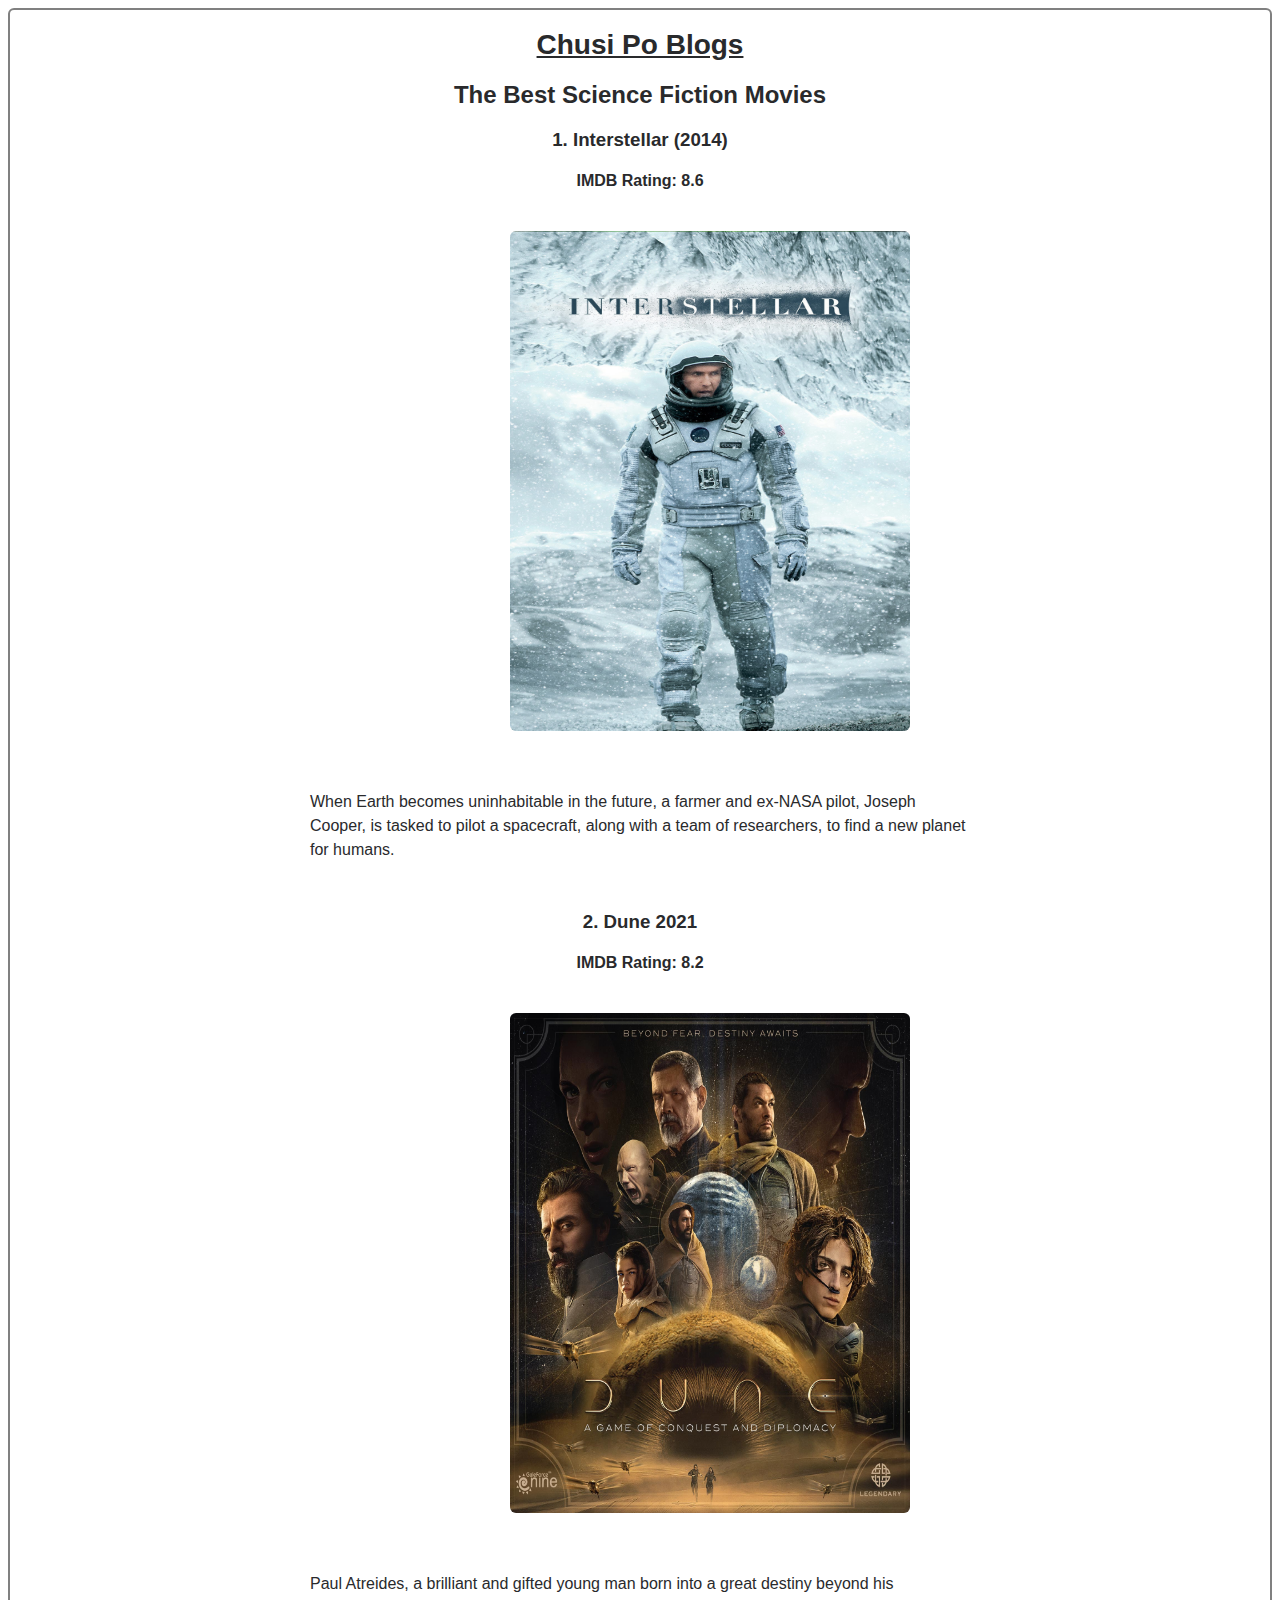
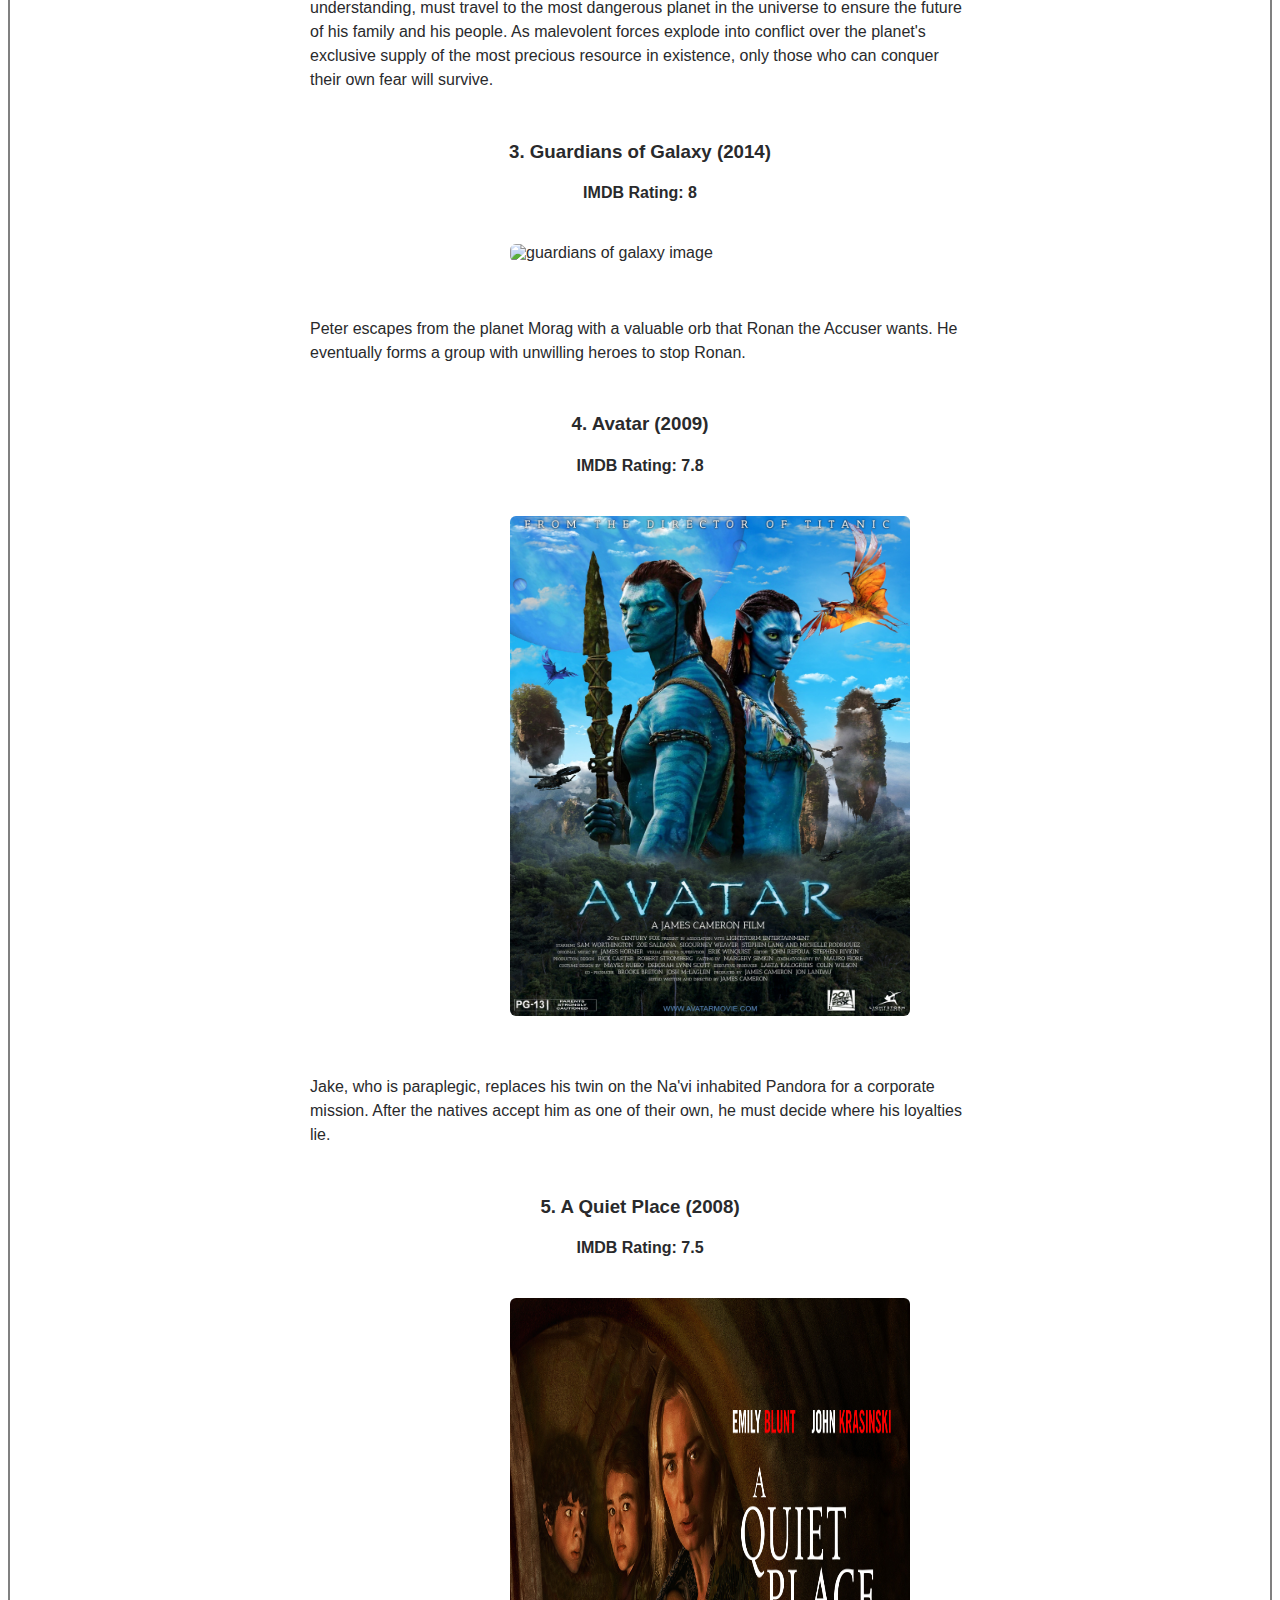
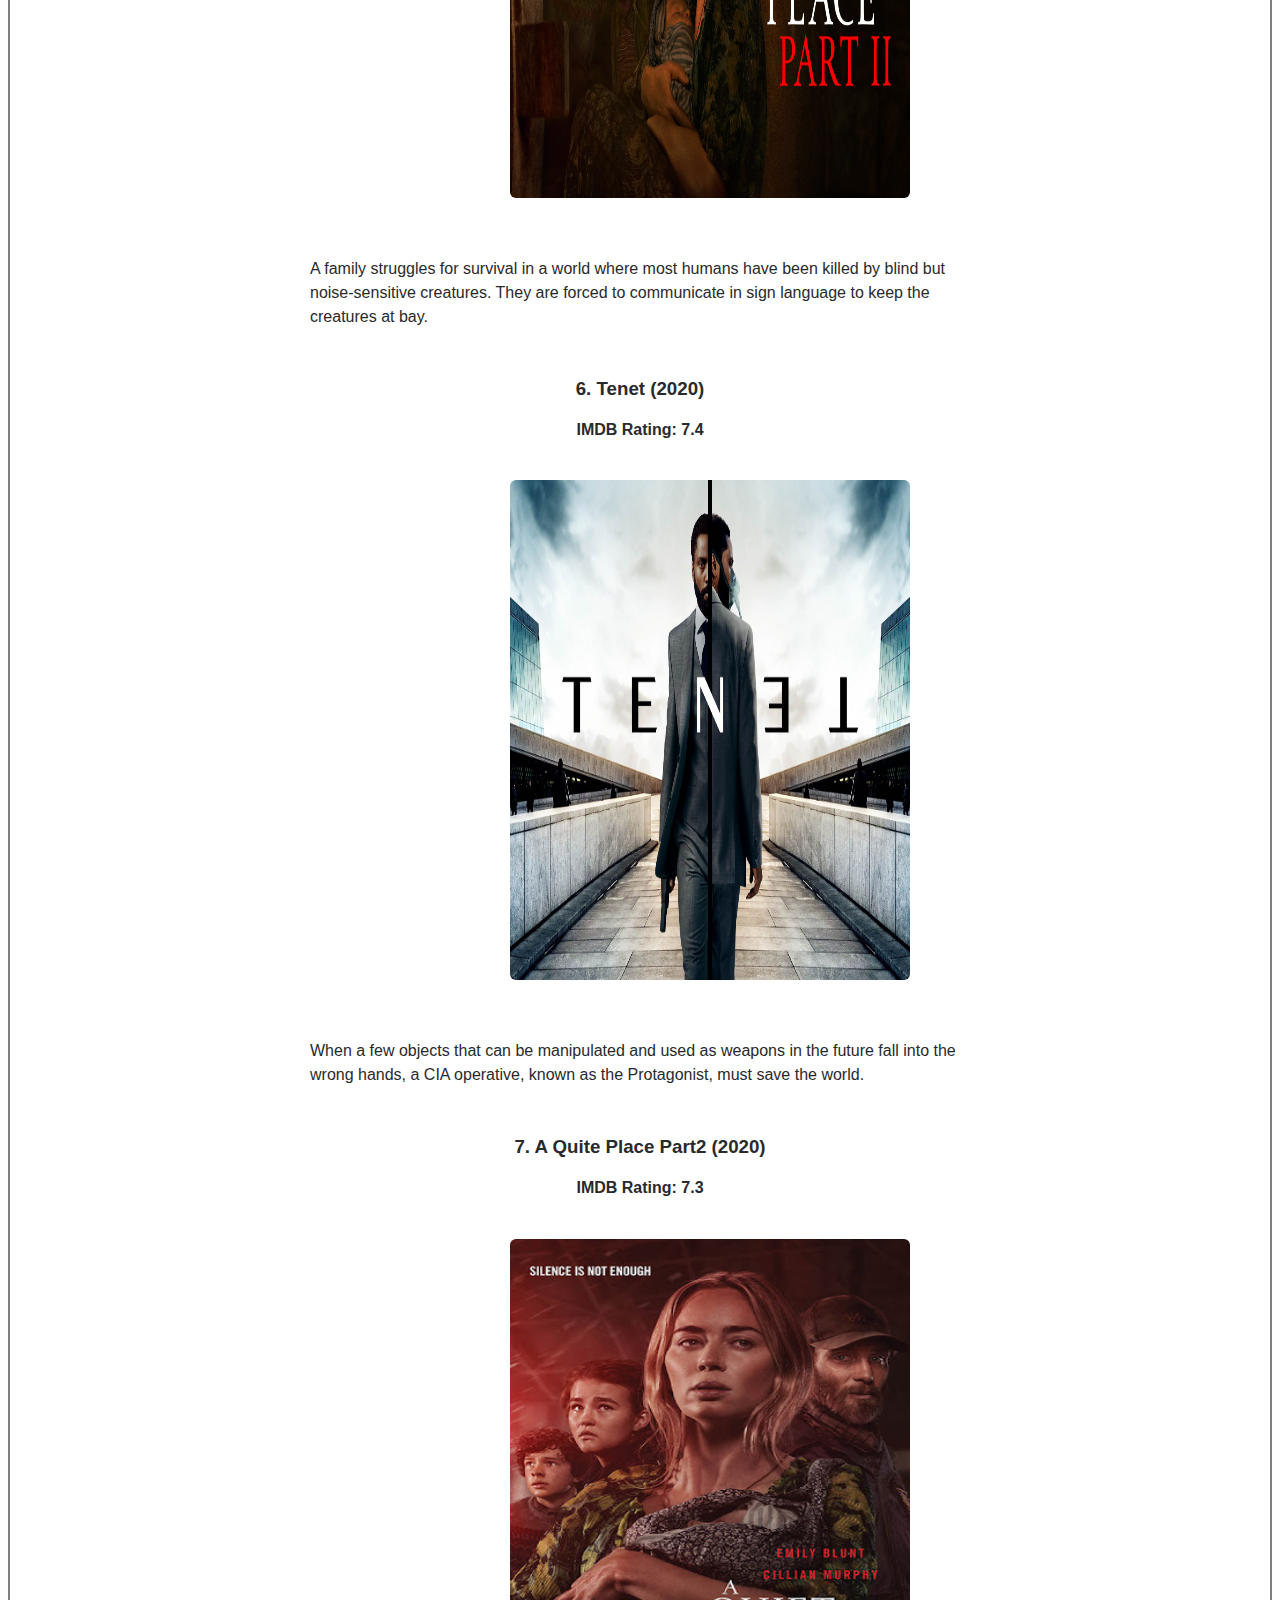
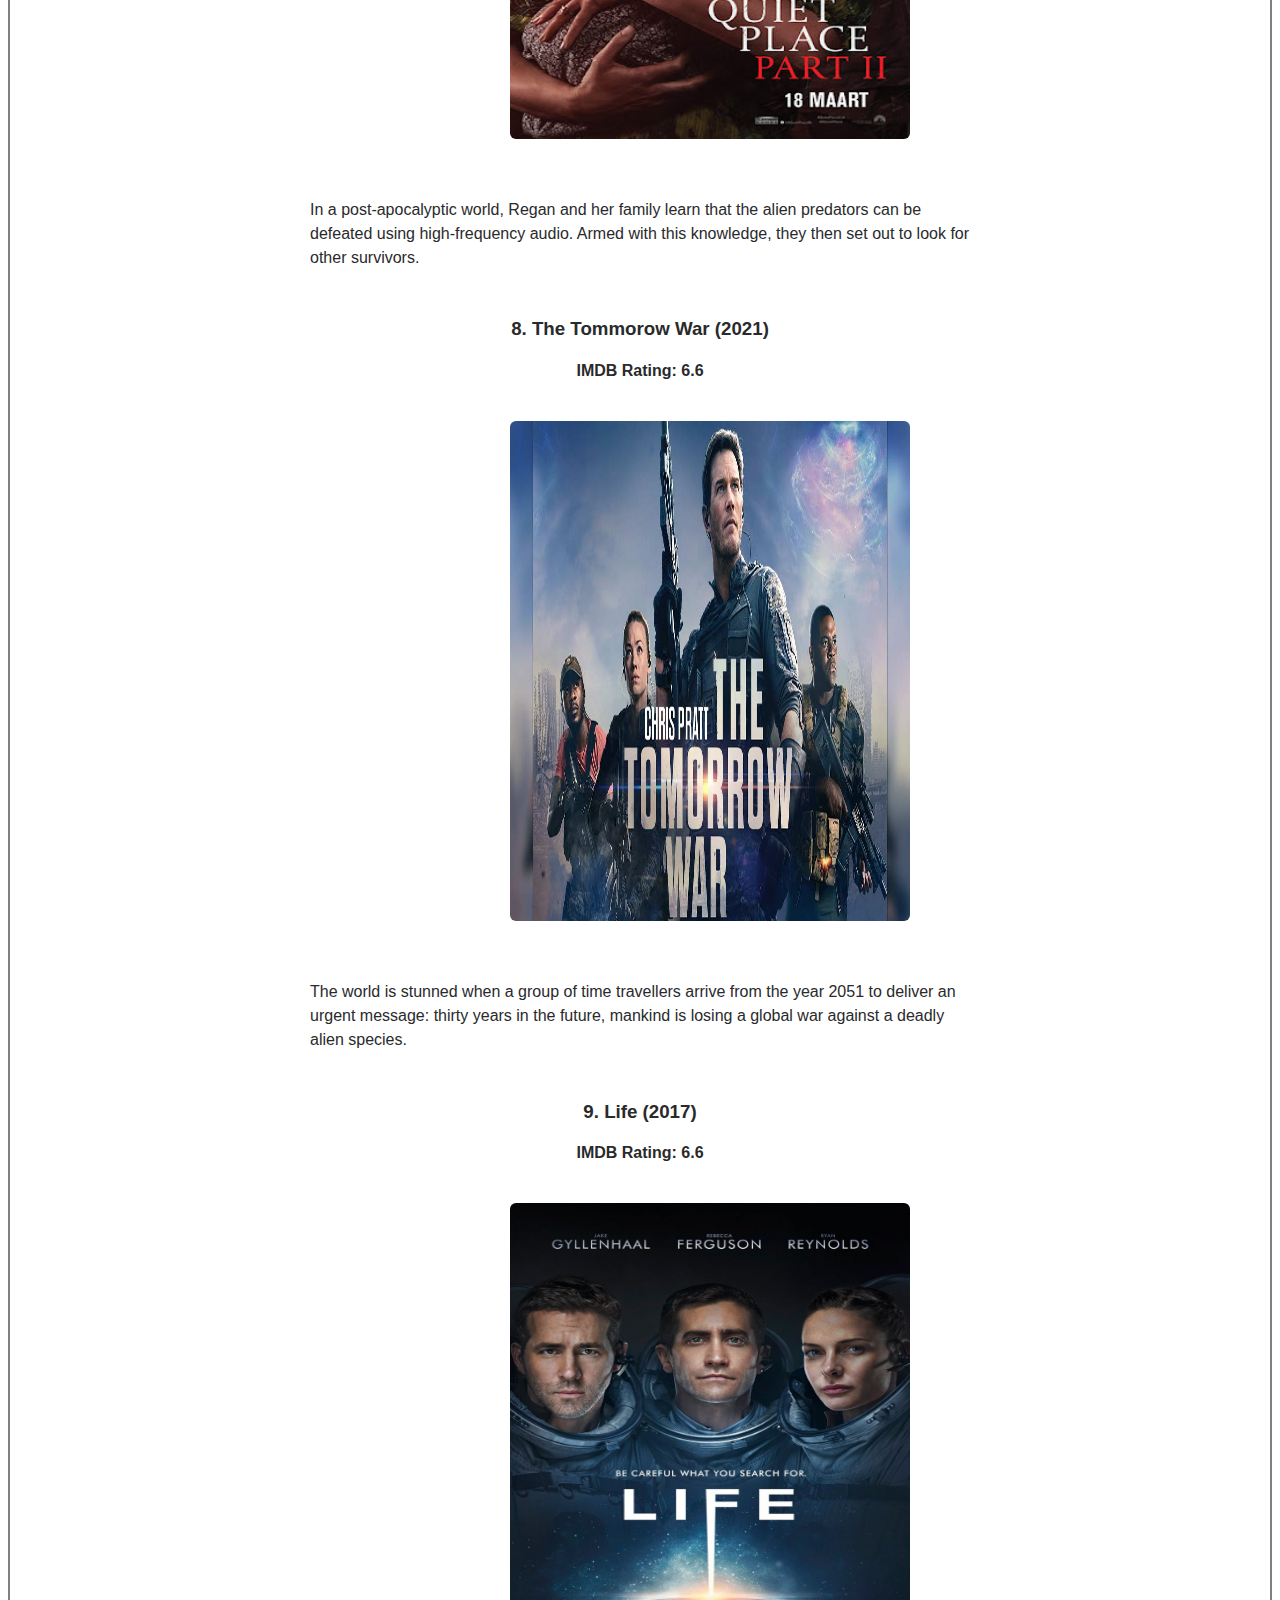
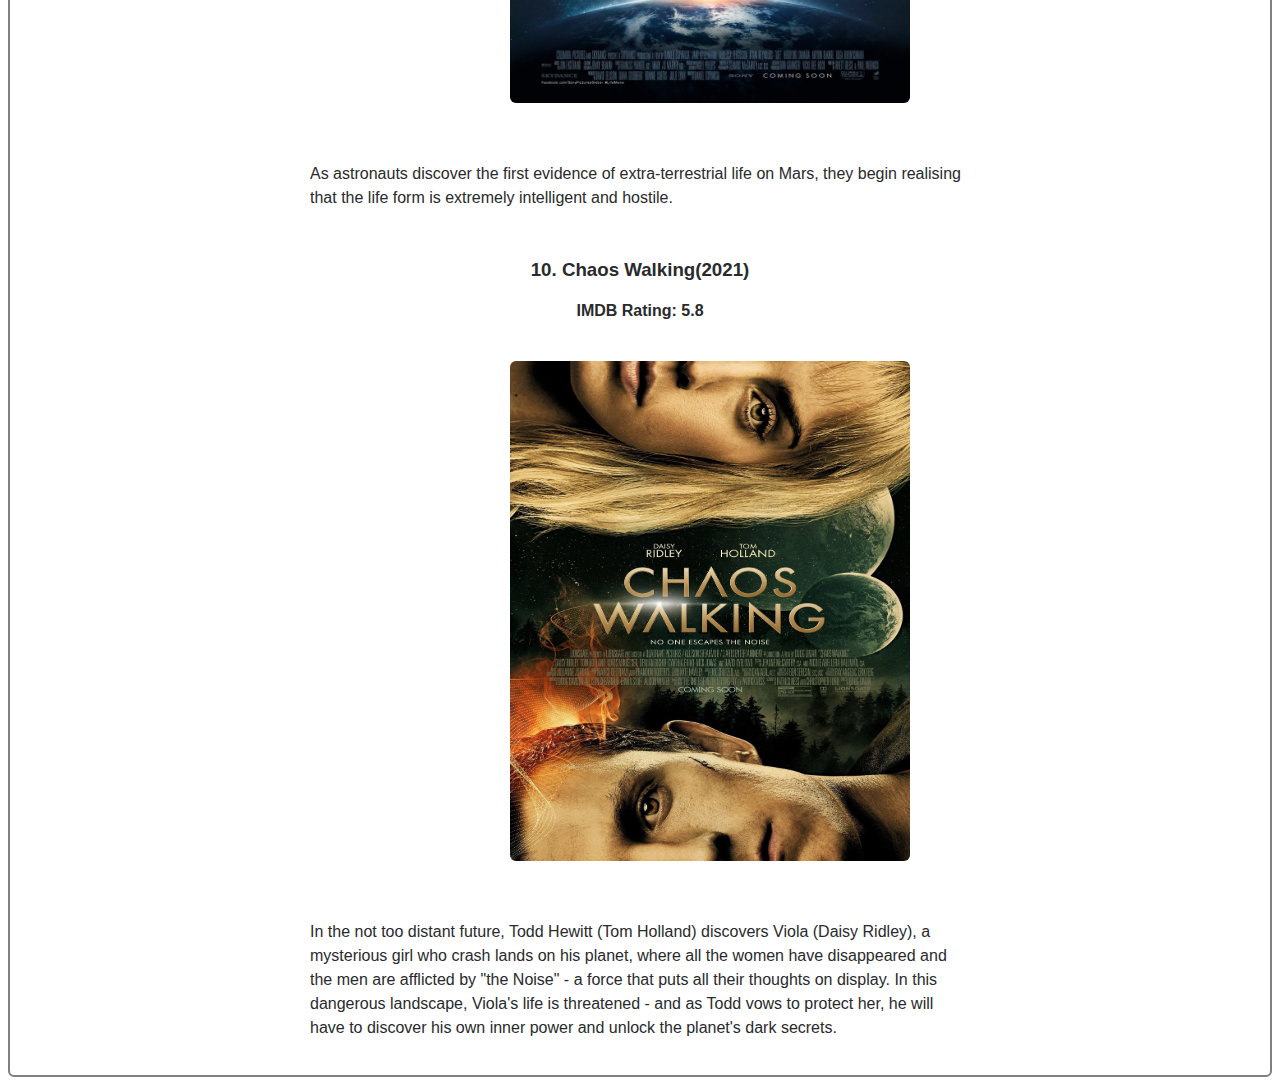
==== blog.html @ 04307aa3 "basic structure,hompage and some pages are added" ====
<!DOCTYPE html>
<html lang="en">

<head>
  <meta charset="UTF-8">
  <meta http-equiv="X-UA-Compatible" content="IE=edge">
  <meta name="viewport" content="width=device-width, initial-scale=1.0">
  <title>Blog</title>
  <link rel="stylesheet" href="css/blog.css">
</head>

<body>
  <header>
    <h1>Chusi Po Blogs</h1>
    <h2>The Best Science Fiction Movies</h2>
  </header>
  <main>
    <div>
      <article>
        <h3>1. Interstellar (2014)</h3>
        <h4>IMDB Rating: 8.6</h4>
        <img src="/images/interstellar.jpg" height="500px" width="400px" alt="interstellar image">
        <p>When Earth becomes uninhabitable in the future, a farmer and ex-NASA pilot, Joseph Cooper, is tasked to pilot
          a
          spacecraft, along with a team of researchers, to find a new planet for humans.</p>
      </article>
      <article>
        <h3>2. Dune 2021</h3>
        <h4>IMDB Rating: 8.2</h4>
        <img src="/images/dune.jpg" height="500px" width="400px" alt="dune image">
        <p>Paul Atreides, a brilliant and gifted young man born into a great destiny beyond his understanding, must
          travel to the
          most dangerous planet in the universe to ensure the future of his family and his people. As malevolent forces
          explode
          into conflict over the planet's exclusive supply of the most precious resource in existence, only those who
          can conquer
          their own fear will survive.</p>
      </article>
      <article>
        <h3>3. Guardians of Galaxy (2014)</h3>
        <h4>IMDB Rating: 8</h4>
        <img src="/images/guardians_of_galaxy.jpg" height="500px" width="400px" alt="guardians of galaxy image">
        <p>Peter escapes from the planet Morag with a valuable orb that Ronan the Accuser wants. He eventually forms a
          group with
          unwilling heroes to stop Ronan.</p>
      </article>
      <article>
        <h3>4. Avatar (2009)</h3>
        <h4>IMDB Rating: 7.8</h4>
        <img src="/images/avatar.jpg" height="500px" width="400px" alt="avatar image">
        <p>Jake, who is paraplegic, replaces his twin on the Na'vi inhabited Pandora for a corporate mission. After the
          natives
          accept him as one of their own, he must decide where his loyalties lie.</p>
      </article>
      <article>
        <h3>5. A Quiet Place (2008)</h3>
        <h4>IMDB Rating: 7.5</h4>
        <img src="/images/a_quiet_place_paet_1.jpg" height="500px" width="400px" alt="a quiet place place">
        <p>A family struggles for survival in a world where most humans have been killed by blind but noise-sensitive
          creatures.
          They are forced to communicate in sign language to keep the creatures at bay.</p>
      </article>
      <article>
        <h3>6. Tenet (2020)</h3>
        <h4>IMDB Rating: 7.4</h4>
        <img src="/images/tenet.jpg" height="500px" width="400px" alt="tenet">
        <p>When a few objects that can be manipulated and used as weapons in the future fall into the wrong hands, a CIA
          operative,
          known as the Protagonist, must save the world.</p>
      </article>
      <article>
        <h3>7. A Quite Place Part2 (2020)</h3>
        <h4>IMDB Rating: 7.3</h4>
        <img src="/images/the_quite_place_part_2.jpg" height="500px" width="400px" alt="a quiet place part 2">
        <p>In a post-apocalyptic world, Regan and her family learn that the alien predators can be defeated using
          high-frequency
          audio. Armed with this knowledge, they then set out to look for other survivors.</p>
      </article>
      <article>
        <h3>8. The Tommorow War (2021)</h3>
        <h4>IMDB Rating: 6.6</h4>
        <img src="/images/the-tomorrow-war-movie.jpg" height="500px" width="400px" alt="the Tommorow war">
        <p>The world is stunned when a group of time travellers arrive from the year 2051 to deliver an urgent message:
          thirty
          years in the future, mankind is losing a global war against a deadly alien species.</p>
      </article>
      <article>
        <h3>9. Life (2017)</h3>
        <h4>IMDB Rating: 6.6</h4>
        <img src="/images/the_life.jpg" height="500px" width="400px" alt="life movie image">
        <p>As astronauts discover the first evidence of extra-terrestrial life on Mars, they begin realising that the
          life form is
          extremely intelligent and hostile.</p>
      </article>
      <article>
        <h3>10. Chaos Walking(2021)</h3>
        <h4>IMDB Rating: 5.8</h4>
        <img src="/images/chaos_walking.jpg" height="500px" width="400px" alt="chaos walking">
        <p>In the not too distant future, Todd Hewitt (Tom Holland) discovers Viola (Daisy Ridley), a mysterious girl
          who crash
          lands on his planet, where all the women have disappeared and the men are afflicted by "the Noise" - a force
          that puts
          all their thoughts on display. In this dangerous landscape, Viola's life is threatened - and as Todd vows to
          protect
          her, he will have to discover his own inner power and unlock the planet's dark secrets.</p>
      </article>
    </div>

  </main>
</body>

</html>
---- css/blog.css ----
body {
  font-family: Monolisa, Arial, Helvetica, sans-serif;
  color: rgb(41, 42, 44);
  border: 2px solid gray;
  border-radius: 6px;
}
h1{
  text-decoration: underline;
  font-size: 28px;
}
h1, h2{
  text-align: center;
}
article img{
  margin: 20px 500px;
  border-radius: 6px;
}
article p {
  text-align: left;
  font-weight: 400;
  font-style: normal;
  font-size: 1rem;
  line-height: 1.5rem;
  padding: 30px 100px;
  margin: 5px 200px;
}
article h3, article h4{
  text-align: center;
}
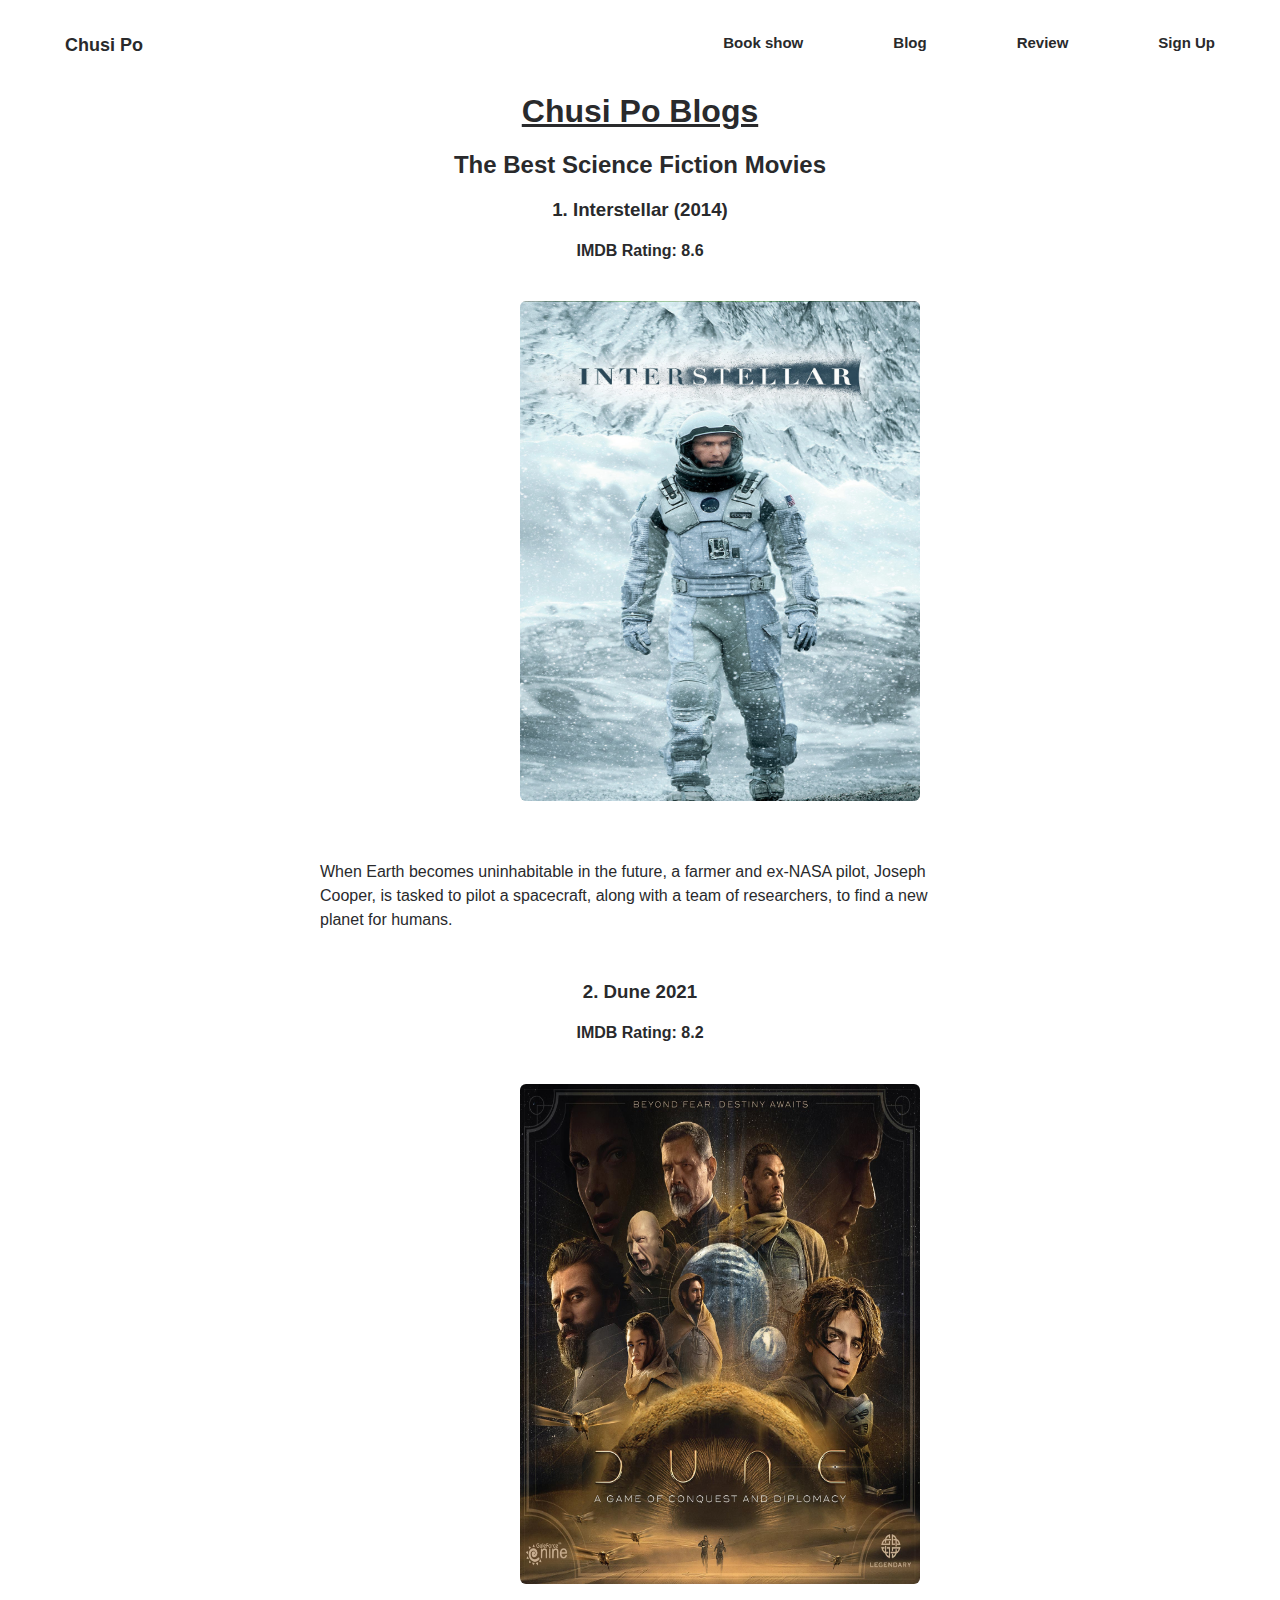
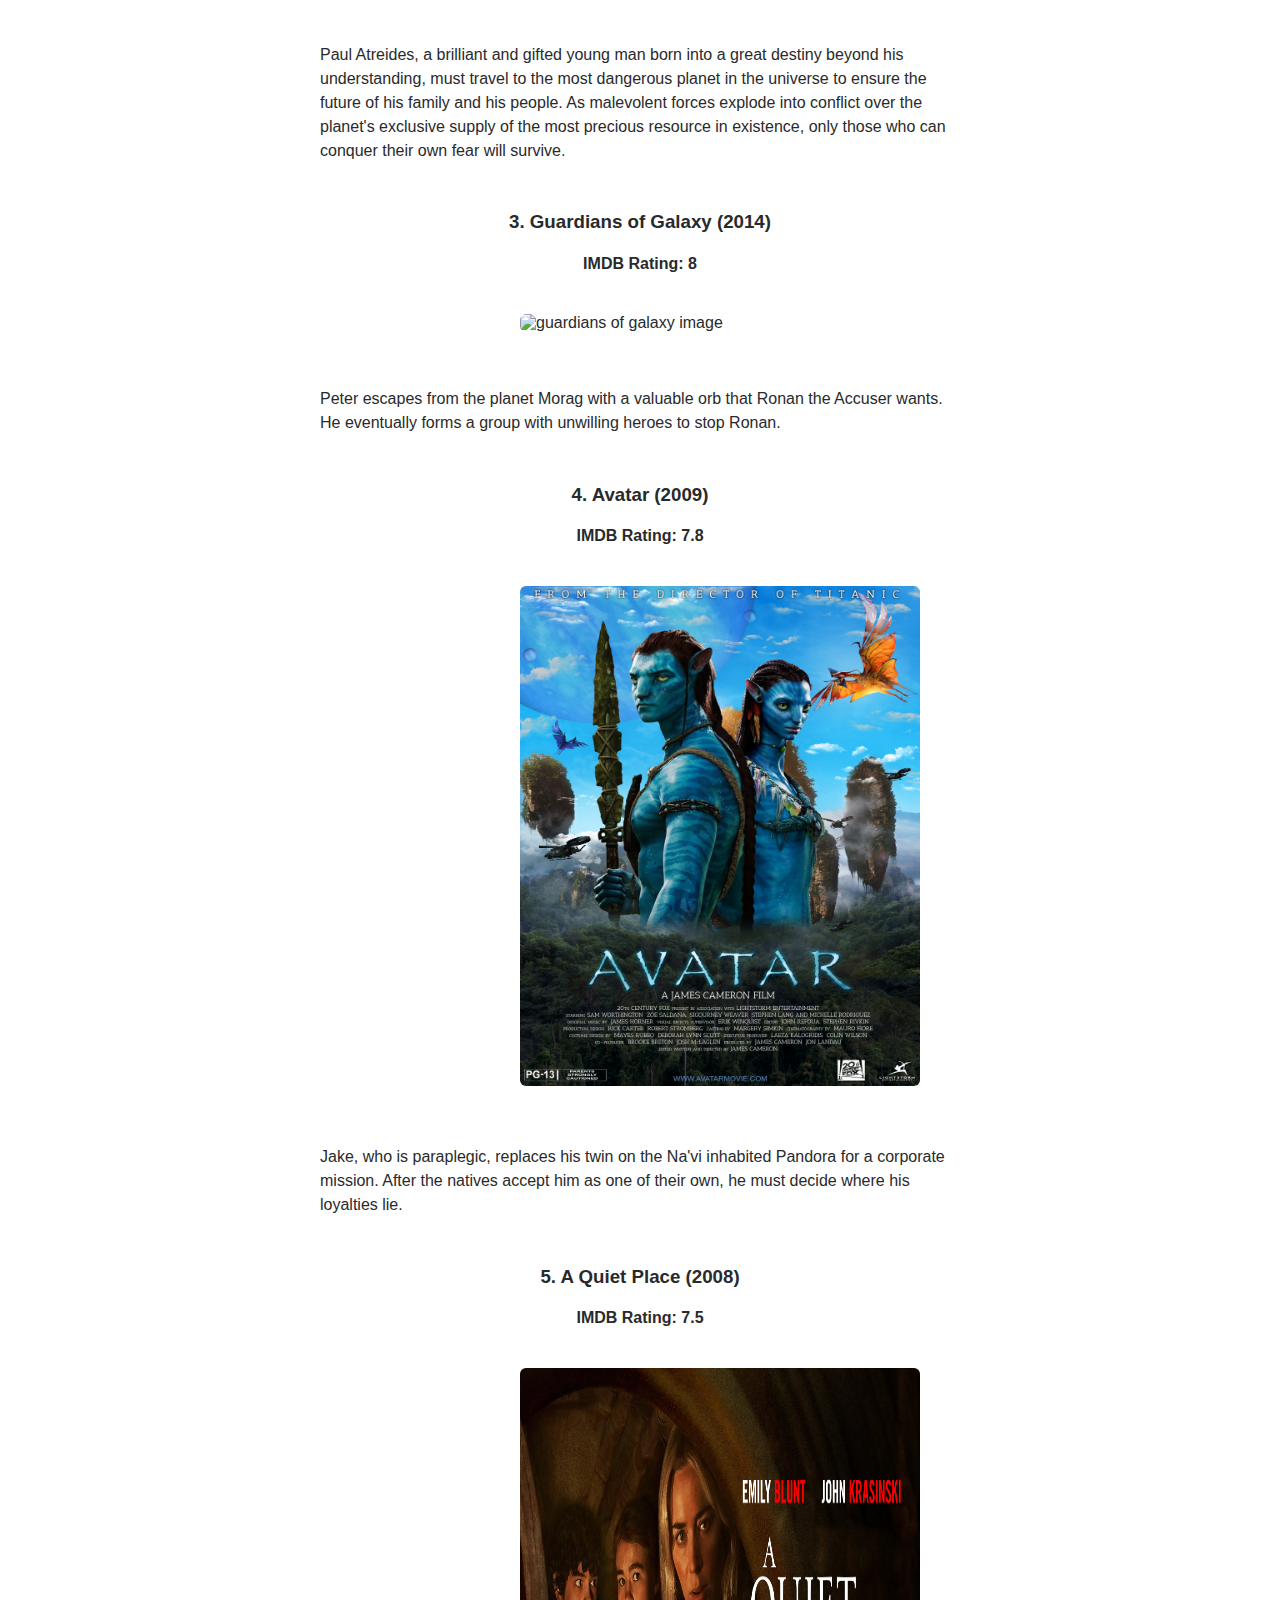
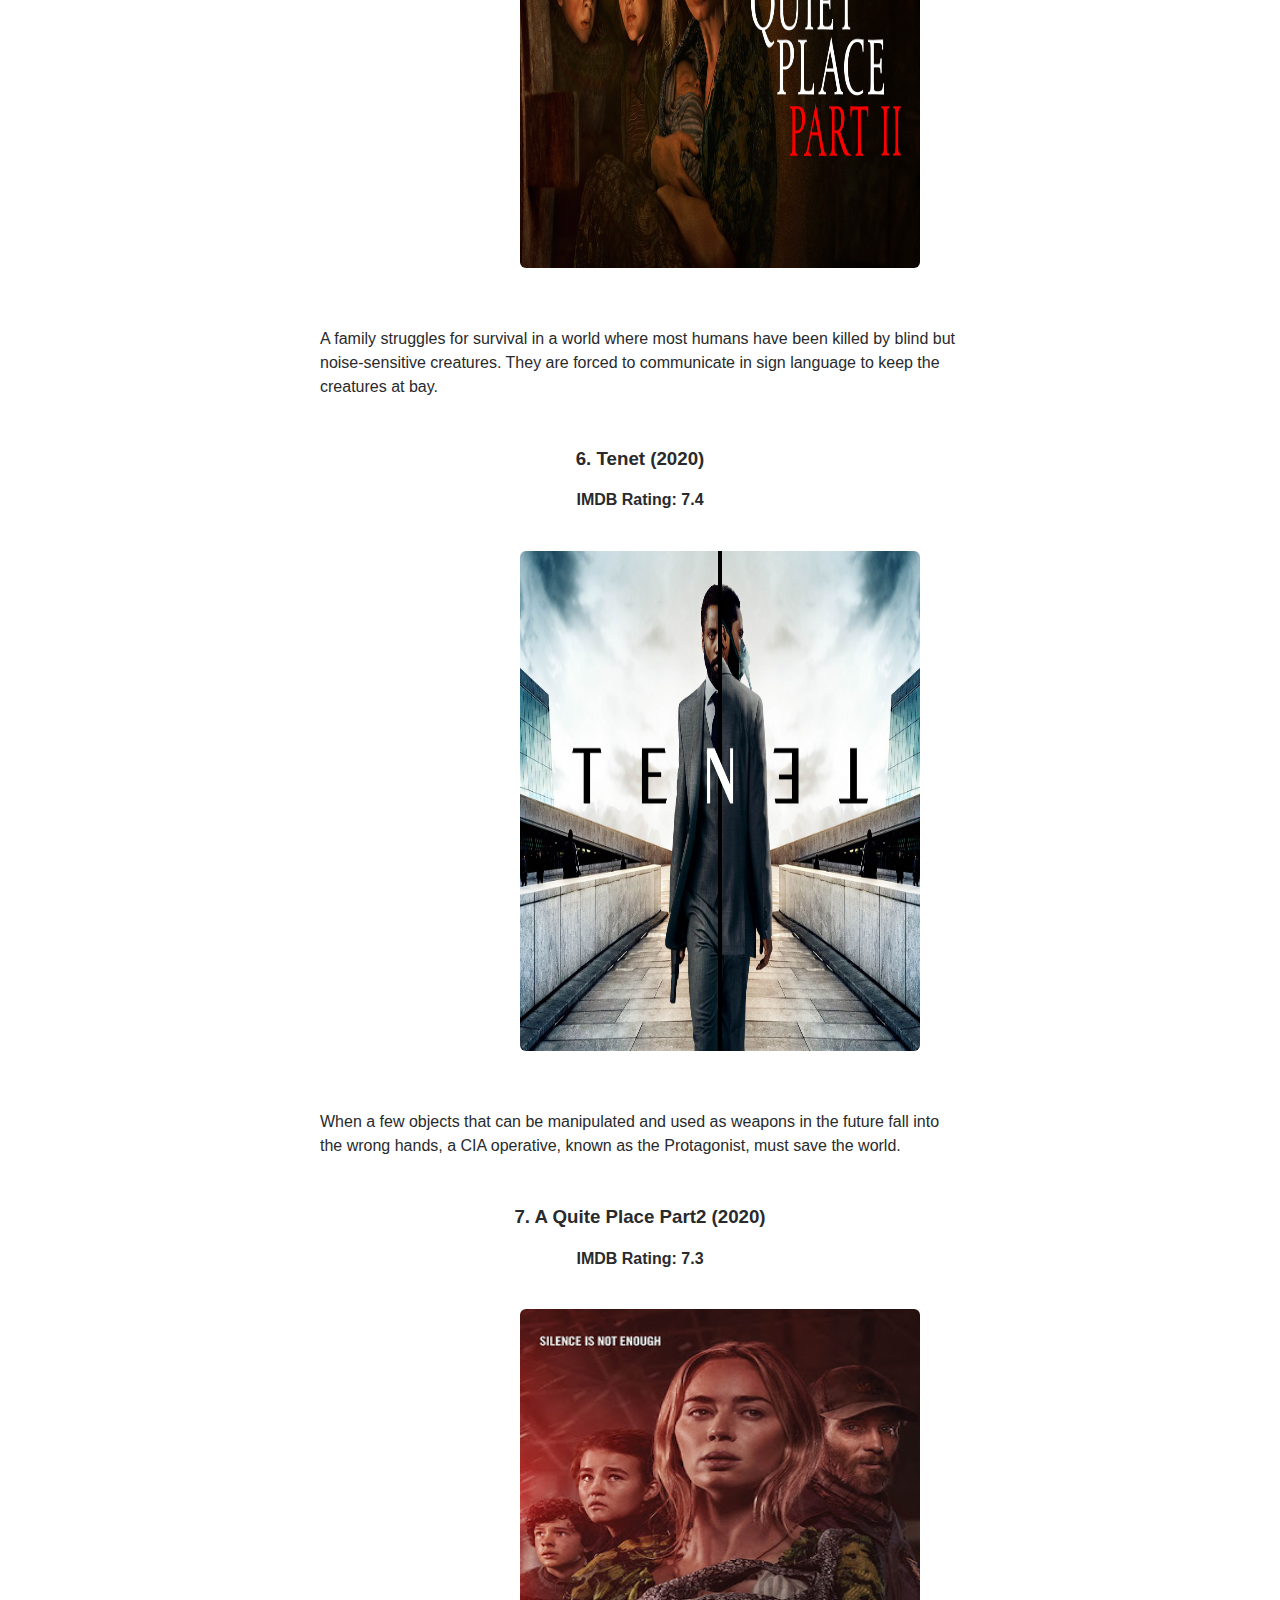
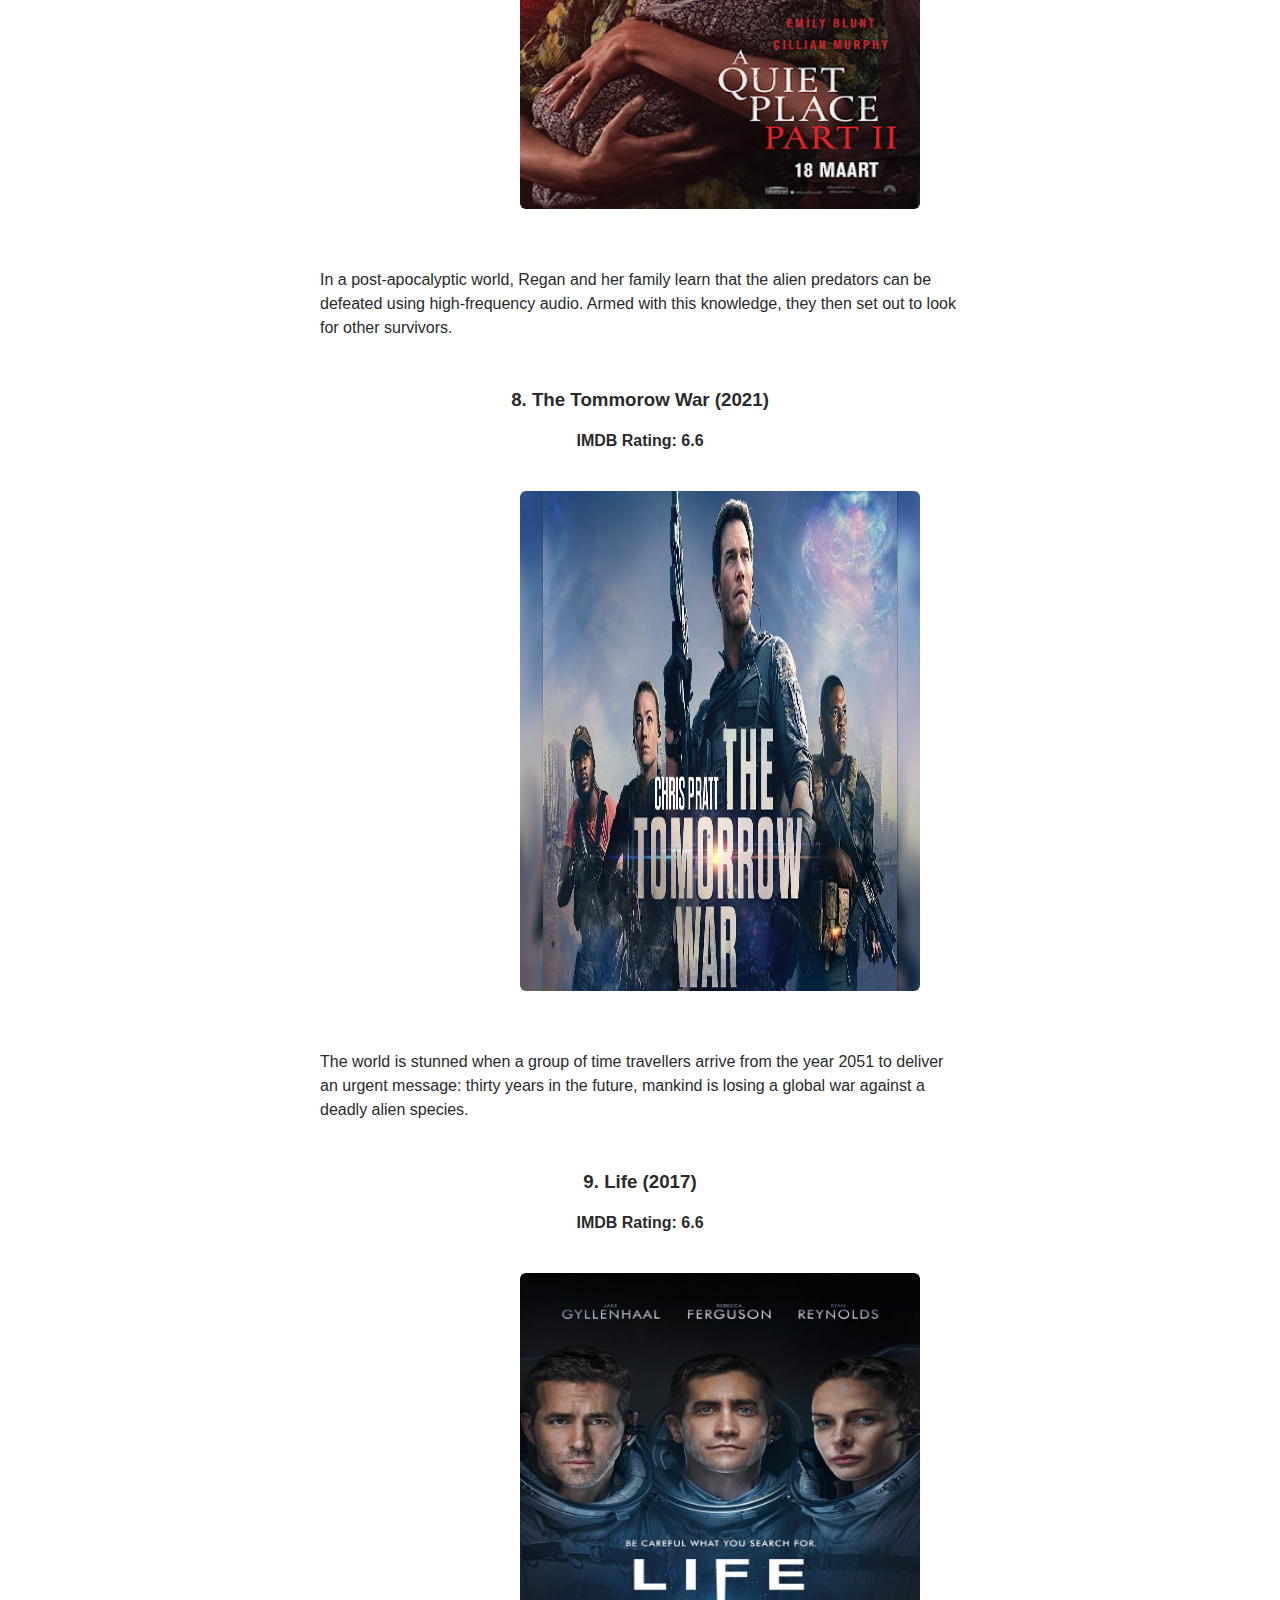
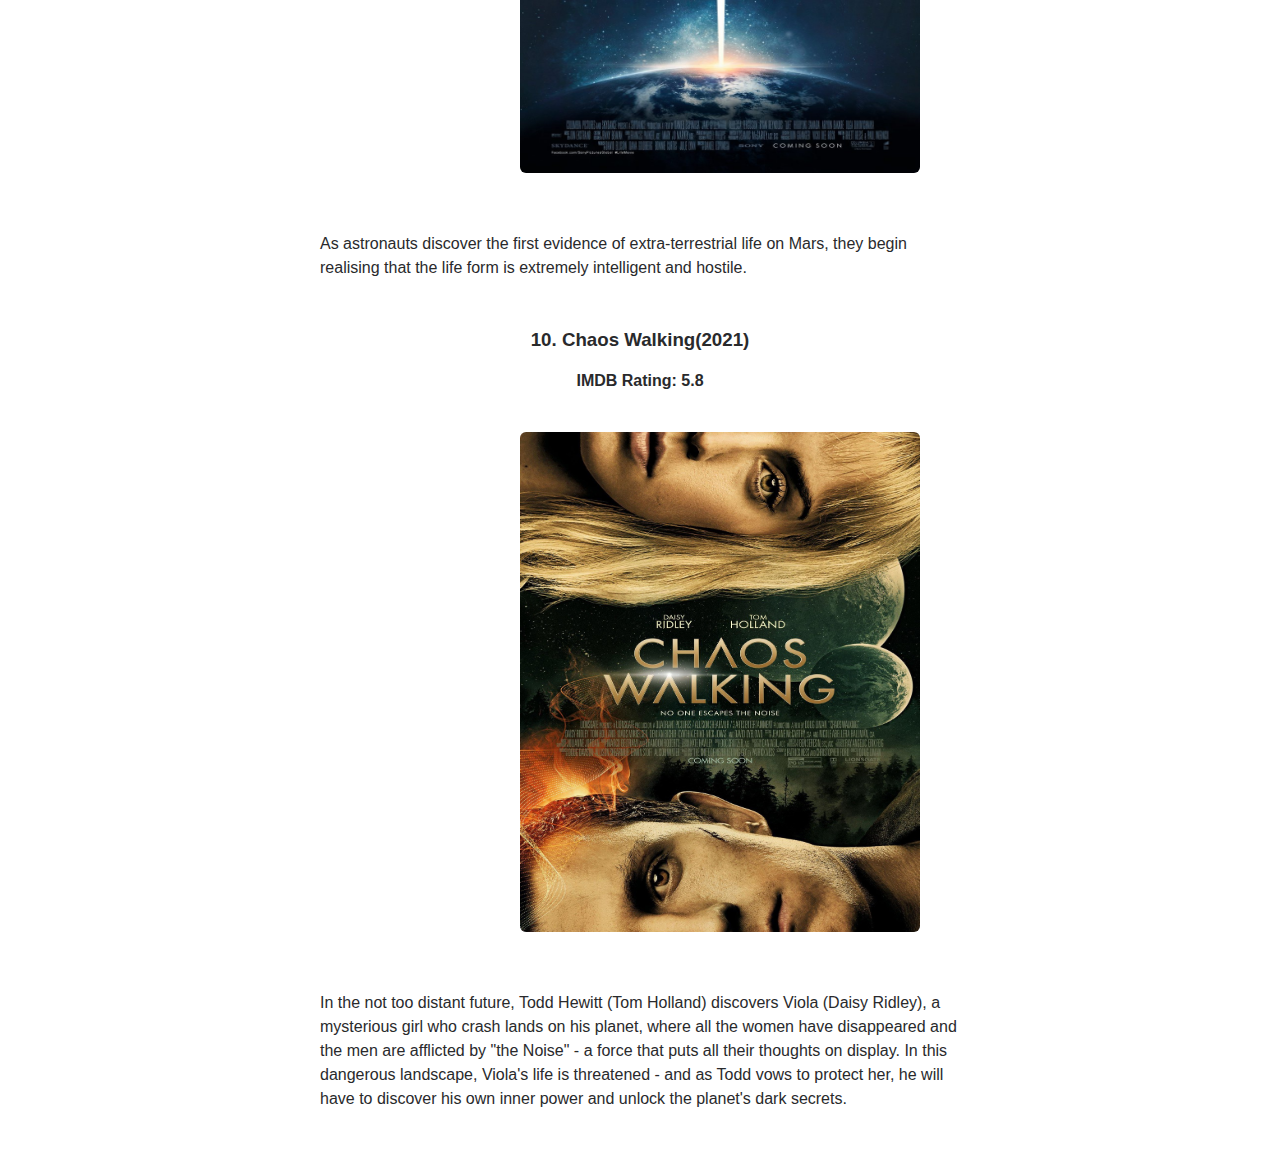
==== commit c4dcf0d1: "Added Navigation to review,signup and blog pages" ====
--- a/blog.html
+++ b/blog.html
@@ -10,6 +10,22 @@
 </head>
 
 <body>
+  <header>
+    <nav>
+      <ul>
+        <li class="title-left">
+          <a class="home-link" href="index.html">
+            <h1 class="main-header">Chusi Po</h1>
+          </a>
+        </li>
+        <li><a class="nav-link" href="/signup.html">Sign Up</a></li>
+        <li><a class="nav-link" href="/review.html">Review</a></li>
+        <li><a class="nav-link" href="/blog.html">Blog</a></li>
+        <li><a class="nav-link" href="#bookshow">Book show</a></li>
+      </ul>
+    </nav>
+  </header>
+
   <header>
     <h1>Chusi Po Blogs</h1>
     <h2>The Best Science Fiction Movies</h2>
--- a/css/blog.css
+++ b/css/blog.css
@@ -1,17 +1,59 @@
 body {
   font-family: Monolisa, Arial, Helvetica, sans-serif;
   color: rgb(41, 42, 44);
-  border: 2px solid gray;
-  border-radius: 6px;
+  margin: 20px 20px;
 }
-h1{
+
+/* Navigation section style */
+
+.main-header {
+  font-size: 18px;
+  padding: 3px 45px;
+  text-decoration: none;
+  color: rgb(41, 42, 44);
+}
+.home-link {
+  text-decoration: none;
+}
+ul {
+  list-style-type: none;
+  margin: 0;
+  padding: 0;
+  overflow: hidden;
+}
+
+li {
+  float: right;
+}
+
+li .nav-link {
+  display: block;
+  color: rgb(41, 42, 44);
+  font-size: 15px;
+  text-align: center;
+  padding: 14px 45px;
+  font-weight: bold;
+  text-decoration: none;
+}
+
+li .nav-link:hover {
+  background-color: #111;
+  color: rgb(255, 255, 255);
+}
+
+.title-left {
+  float: left;
+}
+
+h1 {
   text-decoration: underline;
-  font-size: 28px;
+  font-size: 2em;
 }
-h1, h2{
+h1,
+h2 {
   text-align: center;
 }
-article img{
+article img {
   margin: 20px 500px;
   border-radius: 6px;
 }
@@ -24,6 +66,7 @@
   padding: 30px 100px;
   margin: 5px 200px;
 }
-article h3, article h4{
+article h3,
+article h4 {
   text-align: center;
 }
